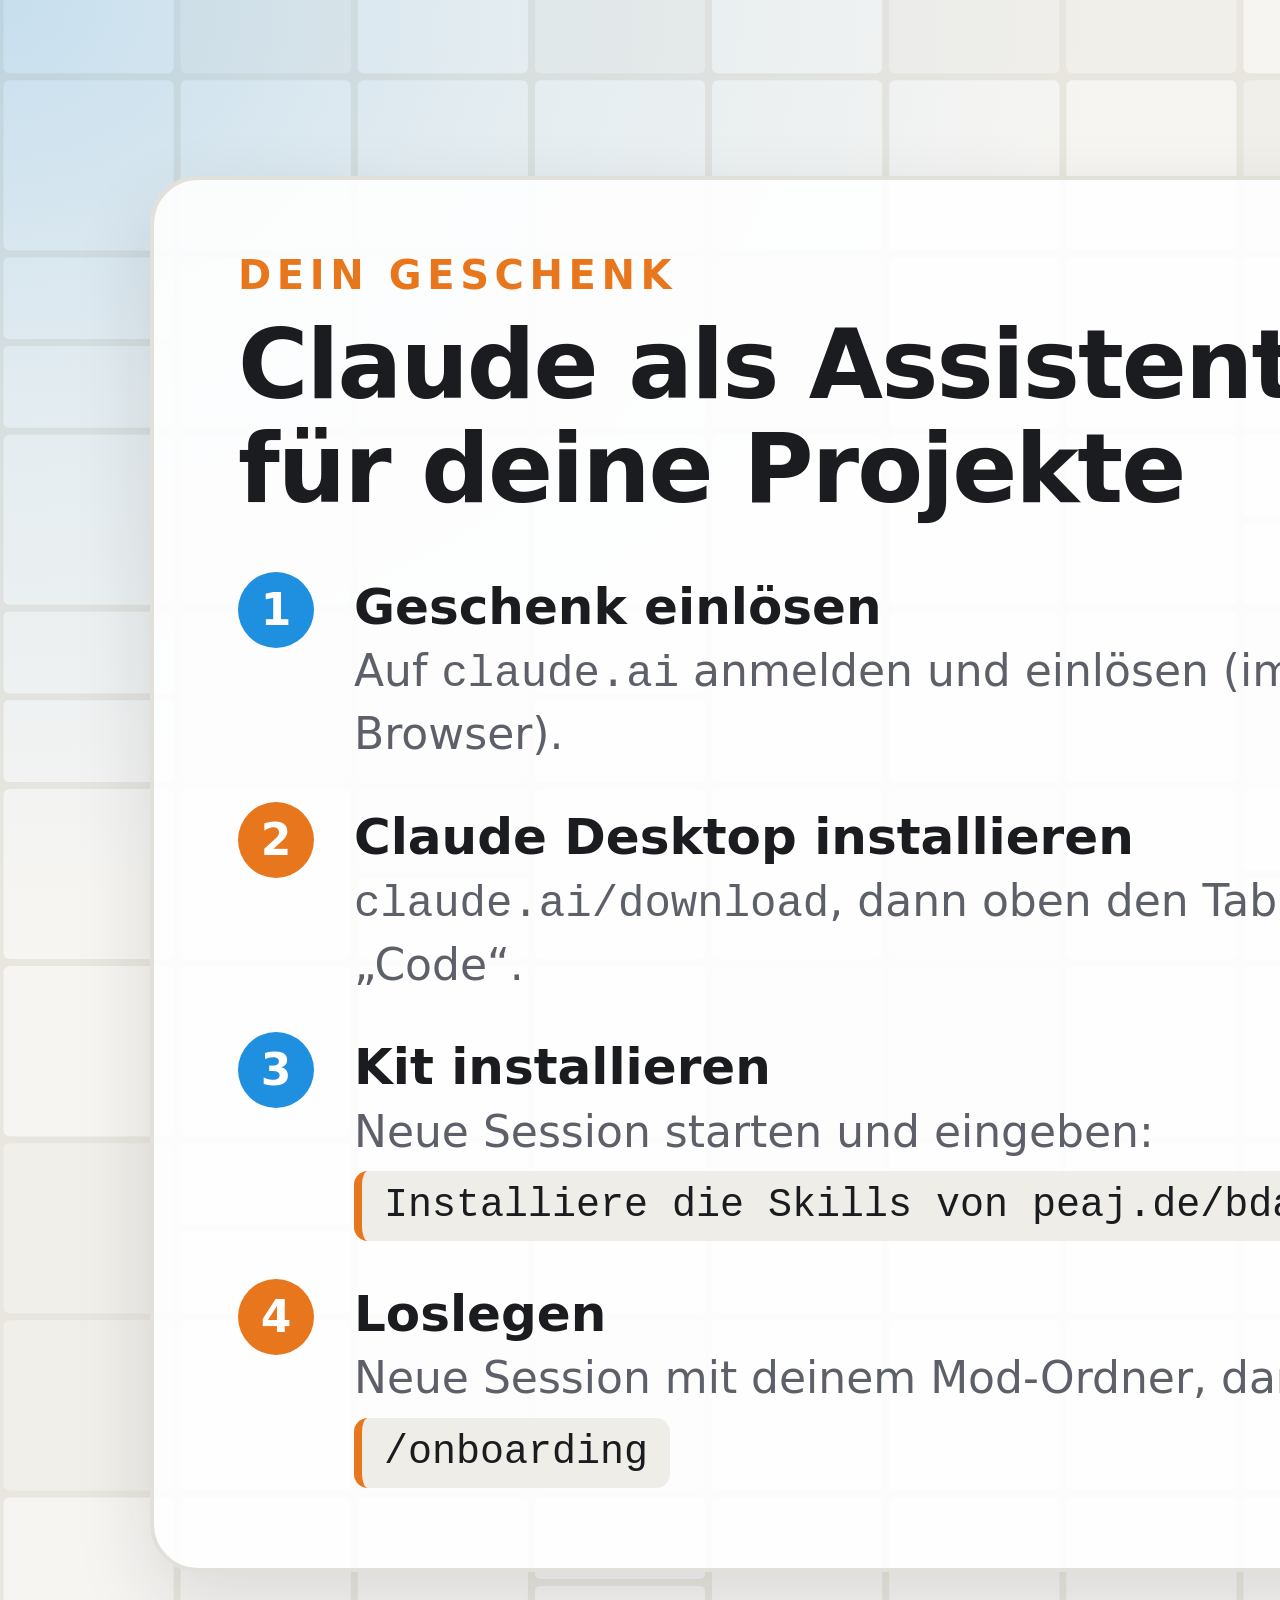
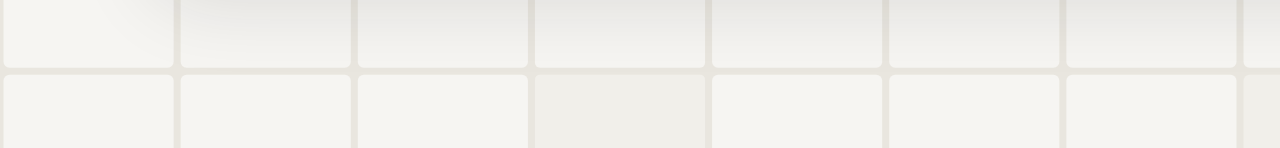
==== card/back.html @ 4cb8495a "Add the birthday card and an A4 print sheet linked in the page footer Co-Authored-By: Claude Opus 5." ====
<!doctype html>
<html lang="de">
<head>
<meta charset="utf-8">
<title>Karte – Rückseite</title>
<!-- A5 landscape at 300 dpi: 2480 x 1748 px. Keep text 90 px (7.5 mm) away from the edges. -->
<link rel="stylesheet" href="card.css">
<script src="bg.js"></script>
</head>
<body>
<div class="card back">
  <svg class="bg" viewBox="0 0 2480 1748" aria-hidden="true"></svg>
  <div class="panel">
    <p class="eyebrow">Dein Geschenk</p>
    <h2>Claude als Assistent für deine Projekte</h2>
    <ol class="steps">
      <li><strong>Geschenk einlösen</strong>Auf <span class="mono">claude.ai</span> anmelden und einlösen (im Browser).</li>
      <li><strong>Claude Desktop installieren</strong><span class="mono">claude.ai/download</span>, dann oben den Tab „Code“.</li>
      <li><strong>Kit installieren</strong>Neue Session starten und eingeben:<br>
        <span class="prompt mono">Installiere die Skills von peaj.de/bday</span></li>
      <li><strong>Loslegen</strong>Neue Session mit deinem Mod-Ordner, dann:<br>
        <span class="prompt mono">/onboarding</span></li>
    </ol>
  </div>
  <div class="qr-box">
    <img src="qr.svg" alt="QR-Code zu peaj.de/bday">
    <p class="url mono">peaj.de/bday</p>
    <p class="hint">Die ganze Anleitung</p>
  </div>
</div>
<script>
paintBackground({
  gap: "#e9e6df", tile: "#f6f5f2", tileAlt: "#f1efea", seed: 5,
  lights: [
    { x: 0, y: 0, r: 1100, ry: 900, color: "#1f8fe0", opacity: 0.22 },
    { x: 2480, y: 1748, r: 1100, ry: 900, color: "#e8761c", opacity: 0.24 },
  ],
});
</script>
</body>
</html>
---- card/card.css ----
/* Card styles. Print colours = the page's light theme. 1 px = 1 dot at 300 dpi (A5 landscape). */
:root {
  --paper: #ffffff;
  --text: #1b1c1f;
  --muted: #5d6068;
  --border: #e2e0da;
  --accent-a: #e8761c;
  --accent-b: #1f8fe0;
  --code-bg: #efede7;
}
* { box-sizing: border-box; }
html, body { margin: 0; width: 2480px; height: 1748px; overflow: hidden; background: var(--paper); }
body { color: var(--text); font-family: "Segoe UI", system-ui, sans-serif; }
.card { position: relative; width: 2480px; height: 1748px; padding: 120px 150px; }
.card > .bg { position: absolute; inset: 0; width: 100%; height: 100%; overflow: visible; }
.card > :not(.bg) { position: relative; z-index: 1; }
html.bleed, html.bleed body { width: 2552px; height: 1820px; }
html.bleed .card { position: absolute; left: 36px; top: 36px; }
code, .mono { font-family: "Cascadia Mono", Consolas, ui-monospace, monospace; }

/* Front */
.front { color: #f3f2ef; display: flex; flex-direction: column; align-items: center; justify-content: center; padding-bottom: 150px; }
.front .scene { width: 2180px; height: auto; margin-top: -10px; overflow: visible; }
.portal .rim { fill: none; stroke-width: 7; }
.portal .glow { fill: none; stroke-width: 22; opacity: 0.9; filter: url(#blur); }
.portal .inner { opacity: 0.9; }
.portal .swirl { fill: none; stroke-width: 2.5; stroke-dasharray: 18 26; opacity: 0.55; }
#portal-a .rim, #portal-a .glow, #portal-a .swirl { stroke: #4cb2ff; }
#portal-b .rim, #portal-b .glow, #portal-b .swirl { stroke: #ff9440; }
.trail { fill: none; stroke: #6b6f79; stroke-width: 2; stroke-dasharray: 2 9; stroke-linecap: round; }
.front h1 { font-size: 168px; line-height: 1.05; font-weight: 800; letter-spacing: -0.025em; margin: 70px 0 0; text-align: center; }
.front .sub { font-size: 64px; color: #b4b6bd; margin: 36px 0 0; text-align: center; }

/* Back */
.back { display: grid; grid-template-columns: 1fr 720px; gap: 80px; align-items: center; }
.panel { background: rgba(255,255,255,0.9); border: 4px solid var(--border); border-radius: 48px; padding: 72px 84px 80px; box-shadow: 0 30px 80px rgba(27,28,31,0.12); }
.eyebrow { font-size: 40px; font-weight: 700; letter-spacing: 0.14em; text-transform: uppercase; color: var(--accent-a); margin: 0; }
.back h2 { font-size: 96px; line-height: 1.08; font-weight: 800; letter-spacing: -0.02em; margin: 16px 0 52px; }
ol.steps { list-style: none; padding: 0; margin: 0; counter-reset: s; display: grid; gap: 40px; }
ol.steps li { counter-increment: s; position: relative; padding-left: 116px; font-size: 44px; line-height: 1.35; color: var(--muted); }
ol.steps li::before {
  content: counter(s); position: absolute; left: 0; top: -2px;
  width: 76px; height: 76px; border-radius: 50%;
  display: grid; place-items: center; font-weight: 800; font-size: 44px; color: #fff; background: var(--accent-b);
}
ol.steps li:nth-child(even)::before { background: var(--accent-a); }
ol.steps strong { display: block; color: var(--text); font-size: 50px; }
.prompt {
  display: inline-block; margin-top: 10px; padding: 8px 22px; border-radius: 14px; font-size: 40px;
  background: var(--code-bg); border-left: 8px solid var(--accent-a); color: var(--text);
}
/* 90 px padding around the QR = 4 modules of quiet zone */
.qr-box { background: #fff; box-shadow: 0 30px 80px rgba(27,28,31,0.12); border: 4px solid var(--border); border-radius: 48px; padding: 90px 60px 52px; text-align: center; }
.qr-box img { width: 540px; height: 540px; display: block; margin: 0 auto; }
.qr-box .url { font-size: 70px; font-weight: 700; margin: 44px 0 6px; color: var(--text); }
.qr-box .hint { font-size: 38px; color: var(--muted); margin: 0; }
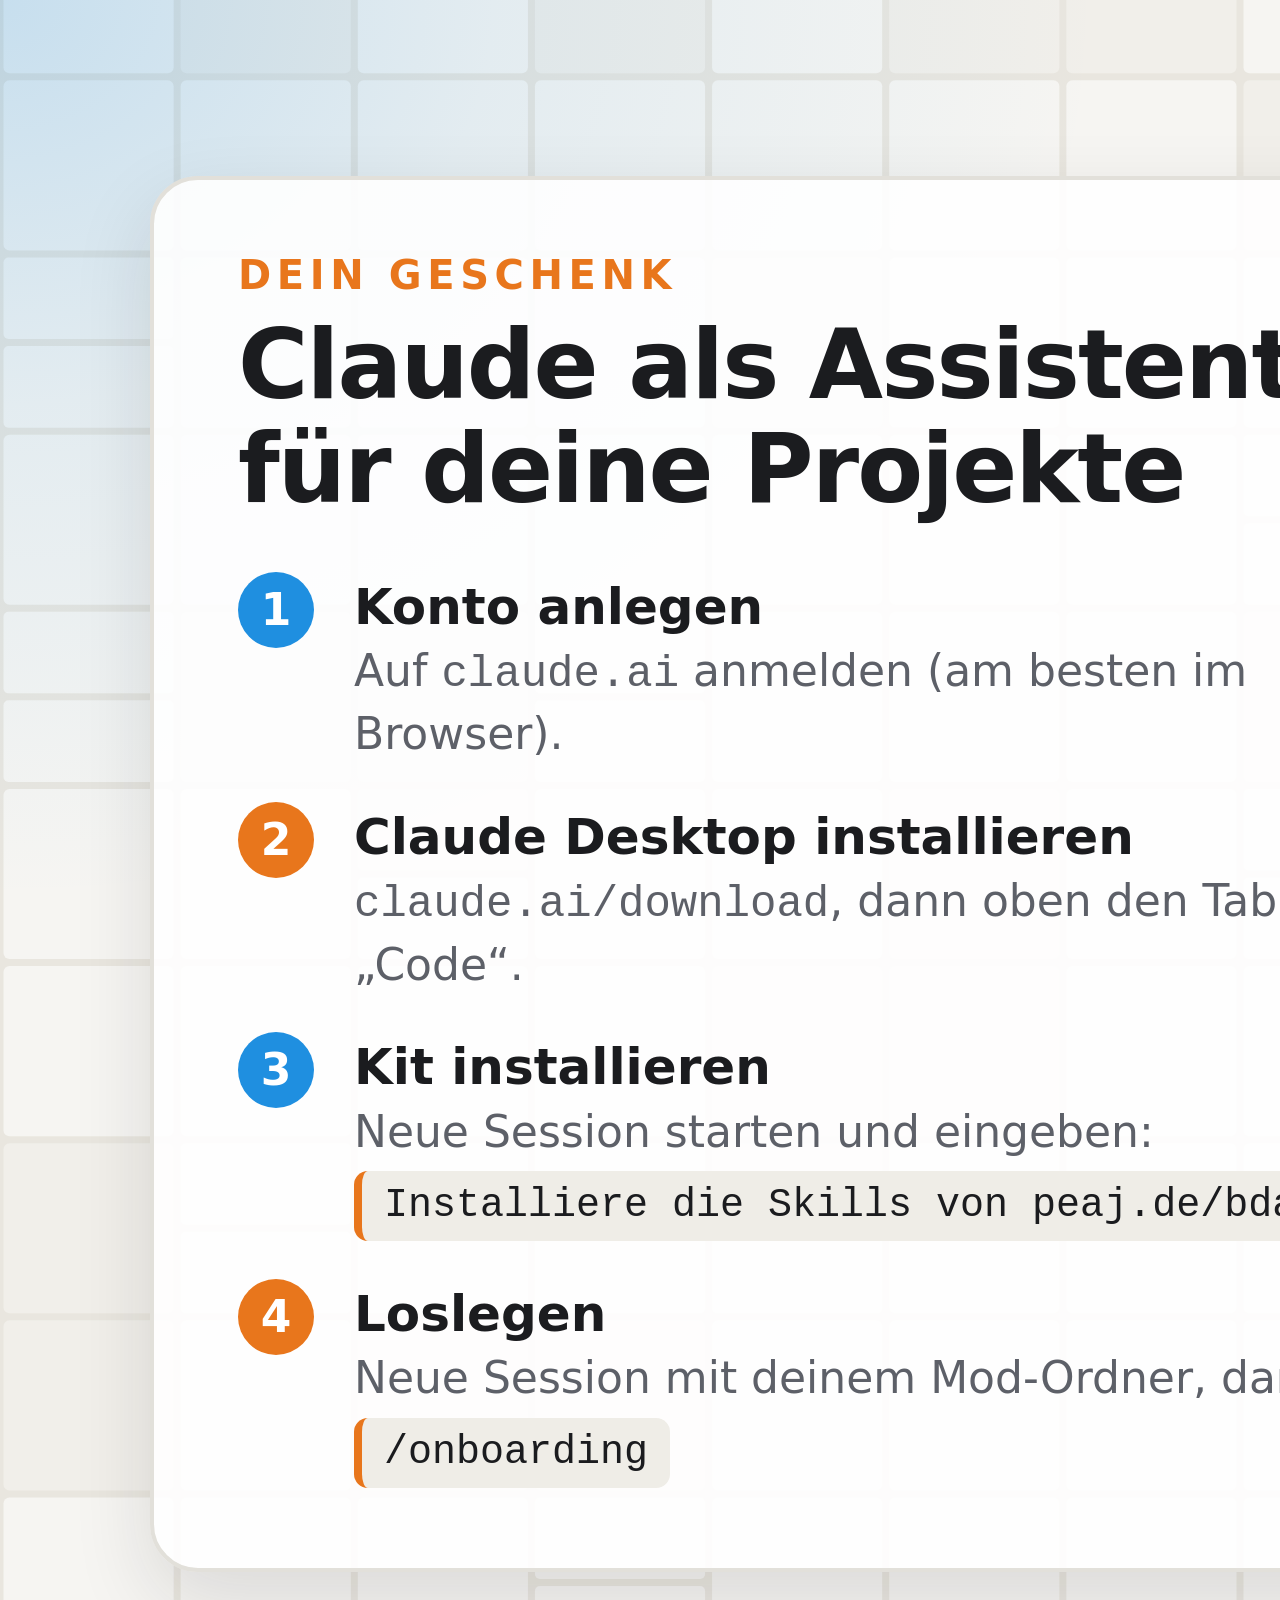
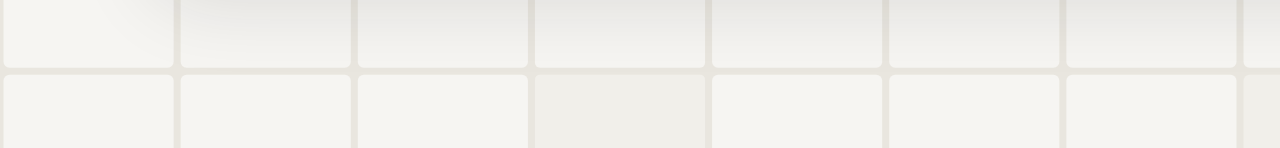
==== commit c7c931f8: "Make the card a one-sided A4 folding card; guest pass variant stays private Co-Authored-By: Claude O" ====
--- a/card/back.html
+++ b/card/back.html
@@ -3,7 +3,8 @@
 <head>
 <meta charset="utf-8">
 <title>Karte – Rückseite</title>
-<!-- A5 landscape at 300 dpi: 2480 x 1748 px. Keep text 90 px (7.5 mm) away from the edges. -->
+<!-- A5 landscape at 300 dpi: 2480 x 1748 px. Keep text 90 px (7.5 mm) away from the edges.
+     ?guest adds the guest pass QR code from private/guest-qr.svg (gitignored, never published). -->
 <link rel="stylesheet" href="card.css">
 <script src="bg.js"></script>
 </head>
@@ -14,7 +15,8 @@
     <p class="eyebrow">Dein Geschenk</p>
     <h2>Claude als Assistent für deine Projekte</h2>
     <ol class="steps">
-      <li><strong>Geschenk einlösen</strong>Auf <span class="mono">claude.ai</span> anmelden und einlösen (im Browser).</li>
+      <li class="if-guest"><strong>Claude ausprobieren</strong>Gastpass scannen und Konto anlegen: 7&nbsp;Tage gratis.</li>
+      <li class="if-public"><strong>Konto anlegen</strong>Auf <span class="mono">claude.ai</span> anmelden (am besten im Browser).</li>
       <li><strong>Claude Desktop installieren</strong><span class="mono">claude.ai/download</span>, dann oben den Tab „Code“.</li>
       <li><strong>Kit installieren</strong>Neue Session starten und eingeben:<br>
         <span class="prompt mono">Installiere die Skills von peaj.de/bday</span></li>
@@ -22,13 +24,25 @@
         <span class="prompt mono">/onboarding</span></li>
     </ol>
   </div>
-  <div class="qr-box">
-    <img src="qr.svg" alt="QR-Code zu peaj.de/bday">
-    <p class="url mono">peaj.de/bday</p>
-    <p class="hint">Die ganze Anleitung</p>
+  <div class="qr-col">
+    <div class="qr-box if-guest">
+      <p class="qr-label">Gastpass · 7 Tage gratis</p>
+      <img src="private/guest-qr.svg" alt="QR-Code: Gastpass für Claude">
+      <p class="hint">Scannen und anmelden</p>
+    </div>
+    <div class="qr-box">
+      <img src="qr.svg" alt="QR-Code zu peaj.de/bday">
+      <p class="url mono">peaj.de/bday</p>
+      <p class="hint">Die ganze Anleitung</p>
+    </div>
   </div>
 </div>
 <script>
+// Public version (no ?guest): drop the guest pass parts, so step numbers and colours stay right.
+const guest = location.search.includes("guest");
+document.querySelectorAll(guest ? ".if-public" : ".if-guest").forEach(e => e.remove());
+if (guest) document.documentElement.classList.add("guest");
+
 paintBackground({
   gap: "#e9e6df", tile: "#f6f5f2", tileAlt: "#f1efea", seed: 5,
   lights: [
--- a/card/card.css
+++ b/card/card.css
@@ -50,7 +50,16 @@
   background: var(--code-bg); border-left: 8px solid var(--accent-a); color: var(--text);
 }
 /* 90 px padding around the QR = 4 modules of quiet zone */
+.qr-col { display: grid; gap: 48px; }
 .qr-box { background: #fff; box-shadow: 0 30px 80px rgba(27,28,31,0.12); border: 4px solid var(--border); border-radius: 48px; padding: 90px 60px 52px; text-align: center; }
 .qr-box img { width: 540px; height: 540px; display: block; margin: 0 auto; }
 .qr-box .url { font-size: 70px; font-weight: 700; margin: 44px 0 6px; color: var(--text); }
 .qr-box .hint { font-size: 38px; color: var(--muted); margin: 0; }
+/* With the guest pass: two smaller QR boxes stacked (quiet zone still >= 4 modules) */
+html.guest .back { grid-template-columns: 1fr 640px; }
+html.guest .qr-box { padding: 64px 60px 44px; }
+html.guest .qr-box img { width: 400px; height: 400px; }
+html.guest .qr-box .url { font-size: 58px; margin-top: 36px; }
+.qr-box .qr-label { font-size: 40px; font-weight: 700; letter-spacing: 0.06em; color: var(--accent-b); margin: -8px 0 60px; }
+html.guest .qr-box .hint { margin-top: 36px; }
+html.guest .qr-box .url + .hint { margin-top: 0; }
